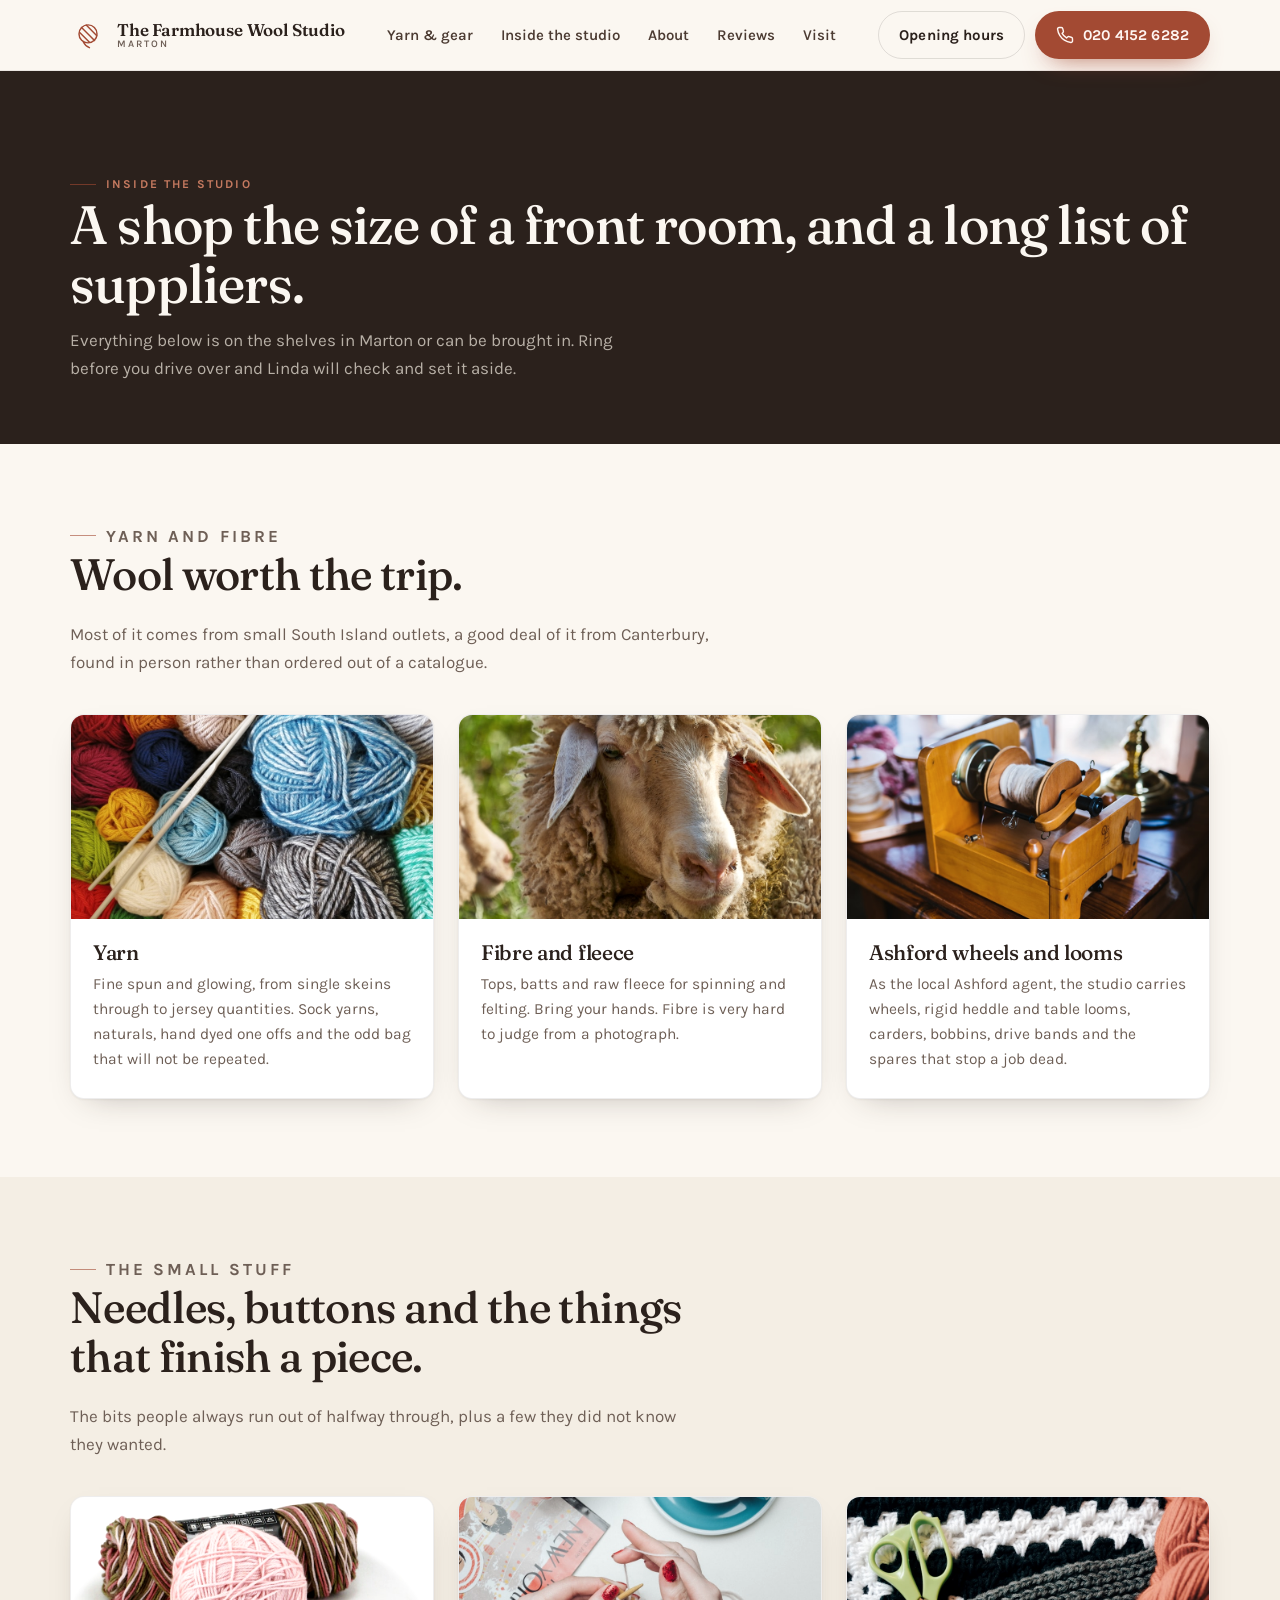
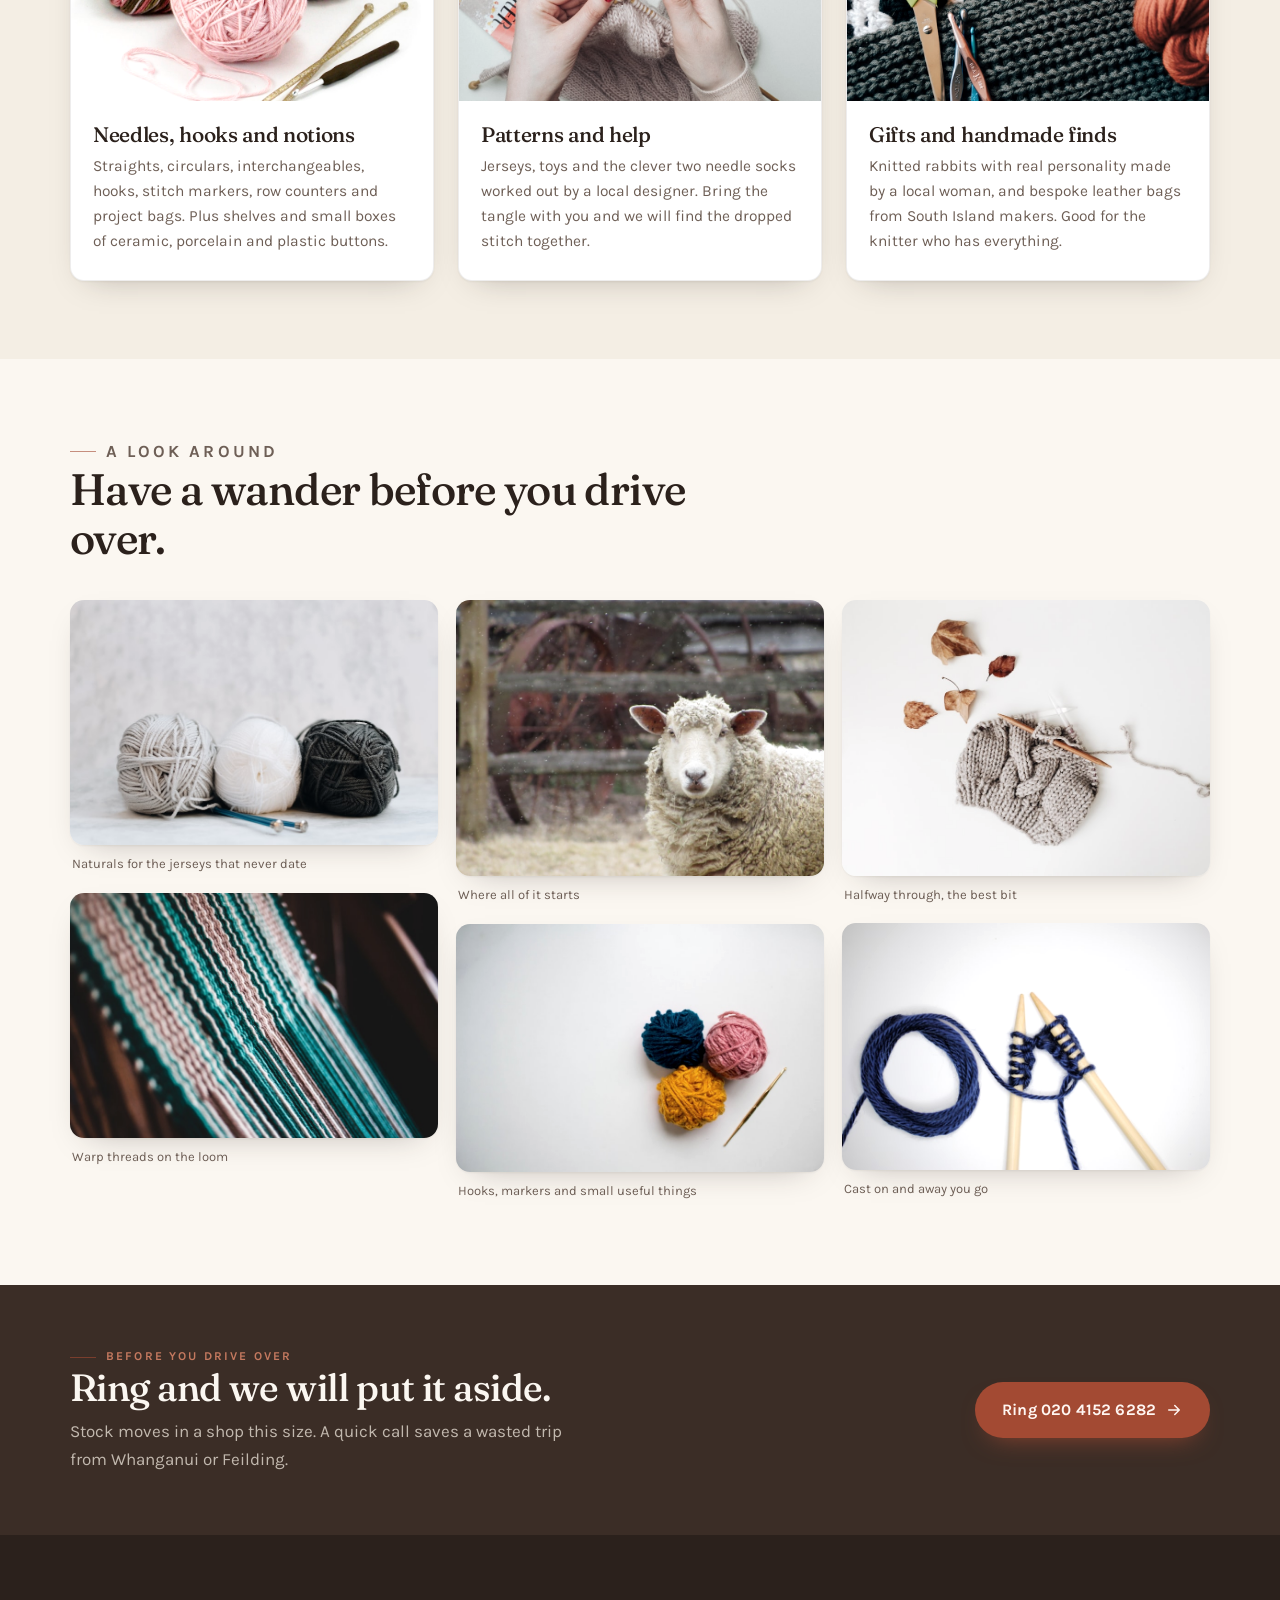
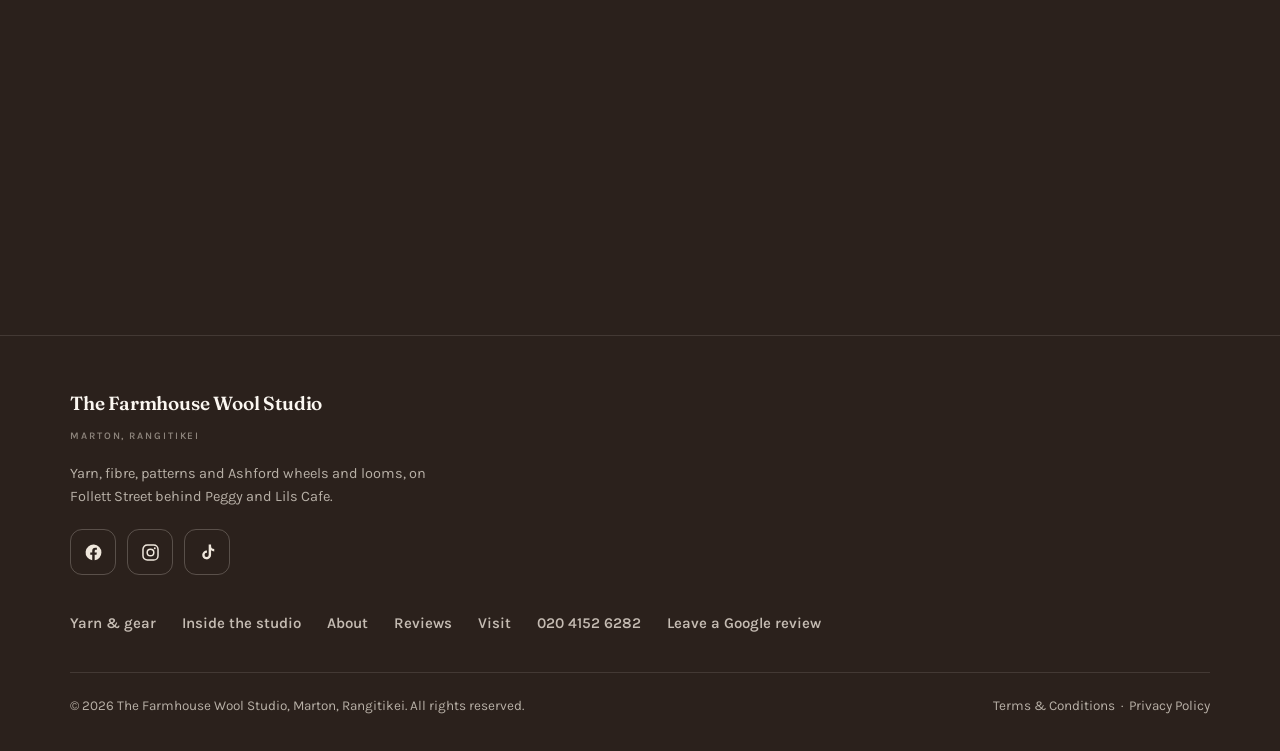
==== studio.html @ 4282876e "Initial build: The Farmhouse Wool Studio" ====
<!DOCTYPE html>
<html lang="en-NZ">
<head>
<meta charset="utf-8">
<meta name="viewport" content="width=device-width, initial-scale=1">
<title>Inside the studio | The Farmhouse Wool Studio, Marton</title>
<meta name="description" content="What you will find inside The Farmhouse Wool Studio on Follett Street in Marton: South Island yarn, fibre and fleece, Ashford wheels and looms, buttons, patterns and handmade gifts.">
<link rel="icon" href="favicon.svg" type="image/svg+xml">
<meta property="og:type" content="website">
<meta property="og:title" content="Inside the studio | The Farmhouse Wool Studio, Marton">
<meta property="og:description" content="A shop the size of a front room, stocked with yarn, fibre, patterns and Ashford gear.">
<meta property="og:image" content="img/og.jpg">
<link rel="preconnect" href="https://fonts.googleapis.com">
<link rel="preconnect" href="https://fonts.gstatic.com" crossorigin>
<link href="https://fonts.googleapis.com/css2?family=Fraunces:ital,opsz,wght@0,9..144,300..700;1,9..144,300..600&family=Karla:wght@400;500;600;700&display=swap" rel="stylesheet">
<link rel="stylesheet" href="assets/site.css">
</head>
<body>

<div id="intro" aria-hidden="true">
  <div class="intro-mark">The Farmhouse Wool Studio</div>
  <div class="intro-thread"></div>
</div>

<header class="nav">
  <div class="wrap nav-inner">
    <a class="brand" href="index.html" aria-label="The Farmhouse Wool Studio, home">
      <svg class="brand-mark" viewBox="0 0 64 64" fill="none" stroke="currentColor" stroke-width="2.6" stroke-linecap="round" aria-hidden="true">
        <circle cx="32" cy="30" r="16"/><path d="M20.5 18.8 43.6 41.9"/><path d="M17.2 27.5 34.6 44.9"/><path d="M28.8 14.4 47.7 33.3"/><path d="M23.5 43.9c2.6 5.4 6.4 8.8 11 10.6"/>
      </svg>
      <span class="brand-txt">
        <span class="brand-name">The Farmhouse Wool Studio</span>
        <span class="brand-sub">Marton</span>
      </span>
    </a>

    <nav class="nav-links" aria-label="Primary">
      <a href="index.html#yarn">Yarn &amp; gear</a>
      <a href="studio.html">Inside the studio</a>
      <a href="index.html#about">About</a>
      <a href="index.html#reviews">Reviews</a>
      <a href="index.html#visit">Visit</a>
    </nav>

    <div class="nav-cta">
      <a class="btn btn-ghost" href="index.html#visit">Opening hours</a>
      <a class="btn btn-primary" href="tel:+642041526282">
        <svg viewBox="0 0 24 24" fill="none" stroke="currentColor" stroke-width="1.9" stroke-linecap="round" stroke-linejoin="round" aria-hidden="true"><path d="M22 16.9v3a2 2 0 0 1-2.2 2 19.8 19.8 0 0 1-8.6-3.1 19.5 19.5 0 0 1-6-6A19.8 19.8 0 0 1 2.1 4.2 2 2 0 0 1 4.1 2h3a2 2 0 0 1 2 1.7c.1 1 .4 1.9.7 2.8a2 2 0 0 1-.5 2.1L8.1 9.9a16 16 0 0 0 6 6l1.3-1.2a2 2 0 0 1 2.1-.5c.9.3 1.8.6 2.8.7a2 2 0 0 1 1.7 2Z"/></svg>
        <span class="btn-lbl">020 4152 6282</span>
      </a>
      <button class="burger" aria-label="Open menu" aria-expanded="false" aria-controls="mobile-menu">
        <svg viewBox="0 0 24 24" fill="none" stroke="currentColor" stroke-width="2" stroke-linecap="round" aria-hidden="true"><path d="M3 6h18M3 12h18M3 18h18"/></svg>
      </button>
    </div>
  </div>

  <div class="mobile-menu" id="mobile-menu">
    <a href="index.html#yarn">Yarn &amp; gear</a>
    <a href="studio.html">Inside the studio</a>
    <a href="index.html#about">About the studio</a>
    <a href="index.html#reviews">Reviews</a>
    <a href="index.html#visit">Visit and opening hours</a>
    <div class="mm-cta">
      <a class="btn btn-primary btn-block" href="tel:+642041526282">Ring Linda on 020 4152 6282</a>
      <a class="btn btn-ghost btn-block" href="index.html#visit">Find the studio</a>
    </div>
  </div>
</header>

<section class="page-head">
  <div class="wrap">
    <p class="eyebrow" style="color:var(--accent-2)">Inside the studio</p>
    <h1>A shop the size of a front room, and a long list of suppliers.</h1>
    <p>Everything below is on the shelves in Marton or can be brought in. Ring before you drive over and Linda will check and set it aside.</p>
  </div>
</section>

<section class="band-cream">
  <div class="wrap">
    <div class="sec-head rv">
      <p class="eyebrow">Yarn and fibre</p>
      <h2>Wool worth the trip.</h2>
      <p>Most of it comes from small South Island outlets, a good deal of it from Canterbury, found in person rather than ordered out of a catalogue.</p>
    </div>

    <div class="svc-grid">
      <article class="svc rv">
        <div class="svc-img"><img src="img/svc-yarn.jpg" alt="Balls of coloured wool yarn stacked with knitting needles" width="900" height="506" loading="lazy" decoding="async"></div>
        <div class="svc-body">
          <h3>Yarn</h3>
          <p>Fine spun and glowing, from single skeins through to jersey quantities. Sock yarns, naturals, hand dyed one offs and the odd bag that will not be repeated.</p>
        </div>
      </article>

      <article class="svc rv" data-delay="60">
        <div class="svc-img"><img src="img/svc-fibre.jpg" alt="A woolly sheep in a green paddock" width="900" height="506" loading="lazy" decoding="async"></div>
        <div class="svc-body">
          <h3>Fibre and fleece</h3>
          <p>Tops, batts and raw fleece for spinning and felting. Bring your hands. Fibre is very hard to judge from a photograph.</p>
        </div>
      </article>

      <article class="svc rv" data-delay="120">
        <div class="svc-img"><img src="img/svc-ashford.jpg" alt="Wooden spinning equipment and a bobbin winder on a workbench" width="900" height="506" loading="lazy" decoding="async"></div>
        <div class="svc-body">
          <h3>Ashford wheels and looms</h3>
          <p>As the local Ashford agent, the studio carries wheels, rigid heddle and table looms, carders, bobbins, drive bands and the spares that stop a job dead.</p>
        </div>
      </article>
    </div>
  </div>
</section>

<section class="band-bone">
  <div class="wrap">
    <div class="sec-head rv">
      <p class="eyebrow">The small stuff</p>
      <h2>Needles, buttons and the things that finish a piece.</h2>
      <p>The bits people always run out of halfway through, plus a few they did not know they wanted.</p>
    </div>

    <div class="svc-grid">
      <article class="svc rv">
        <div class="svc-img"><img src="img/svc-accessories.jpg" alt="Pink and variegated yarn with wooden crochet hooks" width="900" height="506" loading="lazy" decoding="async"></div>
        <div class="svc-body">
          <h3>Needles, hooks and notions</h3>
          <p>Straights, circulars, interchangeables, hooks, stitch markers, row counters and project bags. Plus shelves and small boxes of ceramic, porcelain and plastic buttons.</p>
        </div>
      </article>

      <article class="svc rv" data-delay="60">
        <div class="svc-img"><img src="img/svc-patterns.jpg" alt="Hands knitting a cable jumper beside a pattern book and a cup of coffee" width="900" height="506" loading="lazy" decoding="async"></div>
        <div class="svc-body">
          <h3>Patterns and help</h3>
          <p>Jerseys, toys and the clever two needle socks worked out by a local designer. Bring the tangle with you and we will find the dropped stitch together.</p>
        </div>
      </article>

      <article class="svc rv" data-delay="120">
        <div class="svc-img"><img src="img/svc-gifts.jpg" alt="A crocheted blanket with scissors and hooks resting on top" width="900" height="506" loading="lazy" decoding="async"></div>
        <div class="svc-body">
          <h3>Gifts and handmade finds</h3>
          <p>Knitted rabbits with real personality made by a local woman, and bespoke leather bags from South Island makers. Good for the knitter who has everything.</p>
        </div>
      </article>
    </div>
  </div>
</section>

<section class="band-cream">
  <div class="wrap">
    <div class="sec-head rv">
      <p class="eyebrow">A look around</p>
      <h2>Have a wander before you drive over.</h2>
    </div>
    <div class="masonry rv">
      <figure><img src="img/g-needles.jpg" alt="Three balls of natural coloured wool with knitting needles" width="800" height="533" loading="lazy" decoding="async"><figcaption>Naturals for the jerseys that never date</figcaption></figure>
      <figure><img src="img/g-warp.jpg" alt="Close up of coloured warp threads on a loom" width="800" height="533" loading="lazy" decoding="async"><figcaption>Warp threads on the loom</figcaption></figure>
      <figure><img src="img/g-sheep.jpg" alt="A woolly sheep looking over a farm gate" width="800" height="600" loading="lazy" decoding="async"><figcaption>Where all of it starts</figcaption></figure>
      <figure><img src="img/g-hook.jpg" alt="Pink and variegated yarn balls with wooden crochet hooks" width="800" height="540" loading="lazy" decoding="async"><figcaption>Hooks, markers and small useful things</figcaption></figure>
      <figure><img src="img/g-knit-leaves.jpg" alt="A part knitted piece with needles beside dried autumn leaves" width="800" height="599" loading="lazy" decoding="async"><figcaption>Halfway through, the best bit</figcaption></figure>
      <figure><img src="img/g-navy.jpg" alt="Navy wool cast on to wooden knitting needles" width="800" height="536" loading="lazy" decoding="async"><figcaption>Cast on and away you go</figcaption></figure>
    </div>
  </div>
</section>

<section class="leave">
  <div class="wrap leave-inner">
    <div class="rv">
      <p class="eyebrow" style="color:var(--accent-2)">Before you drive over</p>
      <h2>Ring and we will put it aside.</h2>
      <p>Stock moves in a shop this size. A quick call saves a wasted trip from Whanganui or Feilding.</p>
    </div>
    <a class="btn btn-primary rv" data-delay="80" href="tel:+642041526282">
      Ring 020 4152 6282
      <svg viewBox="0 0 24 24" fill="none" stroke="currentColor" stroke-width="2" stroke-linecap="round" stroke-linejoin="round" aria-hidden="true"><path d="M5 12h14M13 6l6 6-6 6"/></svg>
    </a>
  </div>
</section>

<section class="map-sec">
  <div class="map-wrap">
    <iframe
      class="map-frame"
      title="Map showing The Farmhouse Wool Studio, 15 Follett Street, Marton"
      src="https://www.google.com/maps?q=The%20Farmhouse%20Wool%20Studio%2C%2015%20Follett%20Street%2C%20Marton%204710%2C%20New%20Zealand&amp;output=embed"
      loading="lazy"
      referrerpolicy="no-referrer-when-downgrade"
      allowfullscreen></iframe>
  </div>
</section>

<footer class="footer">
  <div class="wrap">
    <div class="foot-top">
      <div class="foot-brand">
        <span class="brand-name" style="font-family:Fraunces,serif;display:block">The Farmhouse Wool Studio</span>
        <span class="brand-sub" style="font-size:10px;letter-spacing:.19em;text-transform:uppercase">Marton, Rangitikei</span>
        <p>Yarn, fibre, patterns and Ashford wheels and looms, on Follett Street behind Peggy and Lils Cafe.</p>
        <div class="socials" style="margin-top:20px">
          <a href="https://www.facebook.com/thefarmhousemarton/" target="_blank" rel="noopener" aria-label="The Farmhouse Wool Studio on Facebook">
            <svg viewBox="0 0 24 24" fill="currentColor" aria-hidden="true"><path d="M22 12a10 10 0 1 0-11.6 9.9v-7H7.9V12h2.5V9.8c0-2.5 1.5-3.9 3.7-3.9 1.1 0 2.2.2 2.2.2v2.4h-1.2c-1.2 0-1.6.8-1.6 1.6V12h2.7l-.4 2.9h-2.3v7A10 10 0 0 0 22 12Z"/></svg>
          </a>
          <a href="https://www.instagram.com/thefarmhousemarton/" target="_blank" rel="noopener" aria-label="The Farmhouse Wool Studio on Instagram">
            <svg viewBox="0 0 24 24" fill="none" stroke="currentColor" stroke-width="1.9" aria-hidden="true"><rect x="2.5" y="2.5" width="19" height="19" rx="5.5"/><circle cx="12" cy="12" r="4.2"/><circle cx="17.4" cy="6.6" r="1.2" fill="currentColor" stroke="none"/></svg>
          </a>
          <a href="https://www.tiktok.com/search?q=The%20Farmhouse%20Wool%20Studio%20Marton" target="_blank" rel="noopener" aria-label="Search TikTok for The Farmhouse Wool Studio">
            <svg viewBox="0 0 24 24" fill="currentColor" aria-hidden="true"><path d="M16.5 2h-3v13.1a2.6 2.6 0 1 1-2.2-2.6v-3a5.6 5.6 0 1 0 5.2 5.6V9.3a7 7 0 0 0 4 1.3V7.7a4.1 4.1 0 0 1-4-4.1V2Z"/></svg>
          </a>
        </div>
      </div>

      <nav class="foot-links" aria-label="Footer">
        <a href="index.html#yarn">Yarn &amp; gear</a>
        <a href="studio.html">Inside the studio</a>
        <a href="index.html#about">About</a>
        <a href="index.html#reviews">Reviews</a>
        <a href="index.html#visit">Visit</a>
        <a href="tel:+642041526282">020 4152 6282</a>
        <a href="https://www.google.com/maps/search/?api=1&amp;query=The+Farmhouse+Wool+Studio+15+Follett+Street+Marton" target="_blank" rel="noopener">Leave a Google review</a>
      </nav>
    </div>

    <div class="foot-bottom">
      <span>&copy; <span data-year>2026</span> The Farmhouse Wool Studio, Marton, Rangitikei. All rights reserved.</span>
      <span>
        <a href="terms.html">Terms &amp; Conditions</a>
        &nbsp;&middot;&nbsp;
        <a href="privacy.html">Privacy Policy</a>
      </span>
    </div>
  </div>
</footer>

<script src="assets/site.js"></script>
</body>
</html>
---- assets/site.css ----
/* ==========================================================================
   The Farmhouse Wool Studio, Marton
   Archetype: Crafted   Fonts: Fraunces + Karla
   ========================================================================== */

:root{
  --ink:#2B211C;
  --ink-2:#3B2D26;
  --ink-3:#4C3B32;
  --bone:#F4EEE4;
  --cream:#FBF7F1;
  --paper:#FFFFFF;
  --accent:#A34A33;
  --accent-2:#C4795F;
  --accent-soft:#F0DDD5;
  --muted:#6E5F56;
  --line:rgba(43,33,28,.13);
  --line-soft:rgba(43,33,28,.08);
  --r-sm:10px;
  --r:14px;
  --r-lg:22px;
  --shadow:0 1px 2px rgba(43,33,28,.05), 0 12px 32px -18px rgba(43,33,28,.35);
  --shadow-lift:0 2px 4px rgba(43,33,28,.06), 0 26px 50px -24px rgba(43,33,28,.45);
  --maxw:1180px;
  --ease:cubic-bezier(.22,.61,.36,1);
}

*,*::before,*::after{box-sizing:border-box}

html{-webkit-text-size-adjust:100%;scroll-behavior:smooth}
@media (prefers-reduced-motion:reduce){html{scroll-behavior:auto}}

body{
  margin:0;
  background:var(--cream);
  color:var(--ink);
  font-family:"Karla",-apple-system,BlinkMacSystemFont,"Segoe UI",sans-serif;
  font-size:17px;
  line-height:1.65;
  overflow-x:hidden;
  -webkit-font-smoothing:antialiased;
}

img{max-width:100%;display:block;image-orientation:from-image;filter:saturate(.86) contrast(1.04)}

h1,h2,h3,h4{
  font-family:"Fraunces","Iowan Old Style",Georgia,serif;
  font-weight:500;
  line-height:1.1;
  letter-spacing:-.015em;
  margin:0 0 .5em;
  font-variation-settings:"SOFT" 20,"WONK" 1;
}

p{margin:0 0 1.1em}
a{color:inherit}

.wrap{width:100%;max-width:var(--maxw);margin:0 auto;padding:0 20px}

.eyebrow{
  font-family:"Karla",sans-serif;
  font-size:12px;
  font-weight:700;
  letter-spacing:.18em;
  text-transform:uppercase;
  color:var(--accent);
  margin:0 0 14px;
  display:flex;
  align-items:center;
  gap:10px;
}
.eyebrow::before{content:"";width:26px;height:1px;background:var(--accent);flex:none;opacity:.6}
.on-dark .eyebrow{color:var(--accent-2)}
.on-dark .eyebrow::before{background:var(--accent-2)}

section{padding:78px 0}
.band-bone{background:var(--bone)}
.band-cream{background:var(--cream)}
.band-dark{background:var(--ink);color:#EFE7DC}
.band-dark h2,.band-dark h3{color:#FBF7F1}

.sec-head{max-width:640px;margin-bottom:38px}
.sec-head h2{font-size:clamp(29px,5.4vw,44px)}
.sec-head p{color:var(--muted);margin:0;font-size:17px}
.band-dark .sec-head p{color:rgba(239,231,220,.72)}

/* ---------- Buttons ---------------------------------------------------- */
.btn{
  display:inline-flex;align-items:center;justify-content:center;gap:9px;
  min-height:52px;padding:14px 26px;
  font-family:"Karla",sans-serif;font-size:16px;font-weight:700;
  letter-spacing:.01em;text-decoration:none;border-radius:999px;
  border:1px solid transparent;cursor:pointer;
  transition:transform .25s var(--ease),background .25s var(--ease),
             border-color .25s var(--ease),color .25s var(--ease),box-shadow .25s var(--ease);
}
.btn svg{width:18px;height:18px;flex:none}
.btn-primary{background:var(--accent);color:#FFF6F2;box-shadow:0 12px 26px -14px rgba(163,74,51,.9)}
.btn-primary:hover{background:#8E3D29;transform:translateY(-2px)}
.btn-ghost{background:transparent;color:var(--ink);border-color:var(--line)}
.btn-ghost:hover{border-color:var(--ink);transform:translateY(-2px)}
.btn-glass{background:rgba(251,247,241,.12);color:#FBF7F1;border-color:rgba(251,247,241,.42);backdrop-filter:blur(8px);-webkit-backdrop-filter:blur(8px)}
.btn-glass:hover{background:rgba(251,247,241,.22);transform:translateY(-2px)}
.btn-bone{background:var(--bone);color:var(--ink)}
.btn-bone:hover{background:#FFF;transform:translateY(-2px)}
.btn-block{width:100%}

/* ---------- Intro overlay ---------------------------------------------- */
#intro{
  position:fixed;inset:0;z-index:9999;background:var(--ink);
  display:flex;align-items:center;justify-content:center;flex-direction:column;gap:18px;
  transition:opacity .7s var(--ease),visibility .7s var(--ease);
}
#intro.gone{opacity:0;visibility:hidden}
.intro-mark{
  font-family:"Fraunces",serif;font-size:clamp(22px,5.4vw,34px);color:#FBF7F1;
  letter-spacing:.02em;text-align:center;padding:0 24px;
  opacity:0;transform:translateY(10px);
  animation:introIn .9s var(--ease) .12s forwards;
}
.intro-thread{width:0;height:1px;background:var(--accent-2);animation:introThread 1.2s var(--ease) .5s forwards}
@keyframes introIn{to{opacity:1;transform:none}}
@keyframes introThread{to{width:190px}}
@media (prefers-reduced-motion:reduce){
  .intro-mark{animation:none;opacity:1;transform:none}
  .intro-thread{animation:none;width:190px}
}

/* ---------- Reveal ------------------------------------------------------ */
.rv{opacity:0;transform:translateY(22px);transition:opacity .8s var(--ease),transform .8s var(--ease)}
.rv.in{opacity:1;transform:none}
@media (prefers-reduced-motion:reduce){.rv{opacity:1;transform:none;transition:none}}

/* ---------- Nav --------------------------------------------------------- */
.nav{
  position:sticky;top:0;z-index:800;
  background:rgba(251,247,241,.86);
  backdrop-filter:blur(14px);-webkit-backdrop-filter:blur(14px);
  border-bottom:1px solid var(--line-soft);
  transition:box-shadow .3s var(--ease),background .3s var(--ease);
}
.nav.stuck{box-shadow:0 10px 30px -22px rgba(43,33,28,.55)}
.nav-inner{display:flex;align-items:center;justify-content:space-between;gap:14px;min-height:70px}
.brand{display:flex;align-items:center;gap:11px;text-decoration:none;flex:0 1 auto;min-width:0}
.brand-mark{width:36px;height:36px;flex:none;color:var(--accent)}
.brand-txt{display:flex;flex-direction:column;line-height:1.05;min-width:0;overflow:hidden}
.brand-name{font-family:"Fraunces",serif;font-size:17px;font-weight:600;letter-spacing:-.01em;white-space:nowrap;overflow:hidden;text-overflow:ellipsis}
.brand-sub{font-size:10px;letter-spacing:.19em;text-transform:uppercase;color:var(--muted);font-weight:600}
.nav-links{display:flex;align-items:center;gap:28px}
.nav-links a{
  text-decoration:none;font-size:15px;font-weight:600;color:var(--ink-3);
  position:relative;padding:6px 0;transition:color .22s var(--ease);
}
.nav-links a::after{
  content:"";position:absolute;left:0;right:100%;bottom:0;height:1px;
  background:var(--accent);transition:right .3s var(--ease);
}
.nav-links a:hover{color:var(--accent)}
.nav-links a:hover::after{right:0}
.nav-cta{display:flex;align-items:center;gap:10px;flex:none}
.nav-cta .btn{min-height:46px;padding:11px 20px;font-size:15px}
.burger{
  display:none;width:46px;height:46px;border:1px solid var(--line);background:transparent;
  border-radius:12px;align-items:center;justify-content:center;cursor:pointer;color:var(--ink);flex:none;
}
.burger svg{width:20px;height:20px}
.mobile-menu{display:none;border-top:1px solid var(--line-soft);background:var(--cream)}
.mobile-menu.open{display:block;animation:mmIn .3s var(--ease)}
@keyframes mmIn{from{opacity:0;transform:translateY(-8px)}to{opacity:1;transform:none}}
.mobile-menu a{
  display:flex;align-items:center;min-height:50px;padding:6px 20px;
  text-decoration:none;font-weight:600;color:var(--ink-3);border-bottom:1px solid var(--line-soft);
}
.mobile-menu .mm-cta{padding:16px 20px 20px;display:grid;gap:10px;border-bottom:0}

/* ---------- Hero -------------------------------------------------------- */
.hero{
  position:relative;background:var(--ink);color:#FBF7F1;overflow:hidden;
  min-height:min(92svh,780px);display:flex;align-items:flex-end;
  padding:120px 0 56px;
}
.hero-slides{position:absolute;inset:0;z-index:0}
.hero-slides img{
  position:absolute;inset:0;width:100%;height:100%;object-fit:cover;
  opacity:0;transition:opacity 1.6s var(--ease);
  filter:saturate(.82) contrast(1.05);
}
.hero-slides img.active{opacity:1}
.hero-veil{
  position:absolute;inset:0;z-index:1;
  background:
    linear-gradient(to top,rgba(43,33,28,.92) 0%,rgba(43,33,28,.58) 46%,rgba(43,33,28,.5) 100%),
    linear-gradient(to right,rgba(43,33,28,.55) 0%,rgba(43,33,28,.12) 70%);
}
.hero-inner{position:relative;z-index:2;width:100%}
.hero h1{
  font-size:clamp(33px,6.6vw,66px);color:#FDFAF6;max-width:15ch;margin-bottom:18px;
  font-weight:400;letter-spacing:-.02em;
}
.hero h1 em{font-style:italic;color:var(--accent-2);font-weight:400}
.hero-sub{max-width:52ch;font-size:clamp(16px,2.2vw,19px);color:rgba(251,247,241,.86);margin-bottom:26px}
.hero-eyebrow{color:var(--accent-2)}
.hero-eyebrow::before{background:var(--accent-2)}
.hero-cta{display:flex;flex-wrap:wrap;gap:12px;margin-bottom:26px}

.hero-quote{
  max-width:430px;padding:16px 18px;border-radius:var(--r);
  background:rgba(251,247,241,.10);
  border:1px solid rgba(251,247,241,.24);
  backdrop-filter:blur(12px);-webkit-backdrop-filter:blur(12px);
}
.hero-quote .stars{display:flex;gap:3px;margin-bottom:8px}
.hero-quote .stars svg{width:14px;height:14px;color:#E8B44B}
.hq-slide{display:none}
.hq-slide.on{display:block;animation:hqIn .7s var(--ease)}
@keyframes hqIn{from{opacity:0;transform:translateY(6px)}to{opacity:1;transform:none}}
.hq-text{font-size:15px;line-height:1.55;color:#FBF7F1;margin:0 0 7px}
.hq-meta{font-size:12.5px;color:rgba(251,247,241,.66);margin:0;display:flex;align-items:center;gap:8px;flex-wrap:wrap}
.tag-example{
  font-size:10px;letter-spacing:.14em;text-transform:uppercase;font-weight:700;
  padding:3px 8px;border-radius:999px;border:1px solid rgba(251,247,241,.3);color:rgba(251,247,241,.72);
}

/* ---------- Services ---------------------------------------------------- */
.svc-grid{display:grid;grid-template-columns:repeat(3,1fr);gap:24px}
.svc{
  background:var(--paper);border:1px solid var(--line-soft);border-radius:var(--r);
  overflow:hidden;box-shadow:var(--shadow);
  transition:transform .35s var(--ease),box-shadow .35s var(--ease);
  display:flex;flex-direction:column;
}
.svc:hover{transform:translateY(-5px);box-shadow:var(--shadow-lift)}
.svc-img{position:relative;aspect-ratio:16/9;overflow:hidden;background:var(--bone)}
.svc-img img{width:100%;height:100%;object-fit:cover;transition:transform .8s var(--ease)}
.svc:hover .svc-img img{transform:scale(1.05)}
.svc-body{padding:22px 22px 26px;flex:1}
.svc-body h3{font-size:21px;margin-bottom:8px}
.svc-body p{margin:0;color:var(--muted);font-size:15.5px;line-height:1.62}

/* ---------- About ------------------------------------------------------- */
.about-grid{display:grid;grid-template-columns:1fr 1.05fr;gap:52px;align-items:center}
.about-media{position:relative}
.about-media img{width:100%;aspect-ratio:4/3;object-fit:cover;border-radius:var(--r-lg);box-shadow:var(--shadow-lift)}
.corner-tag{
  position:absolute;right:-10px;bottom:-16px;background:var(--accent);color:#FFF6F2;
  padding:15px 20px;border-radius:var(--r);max-width:210px;box-shadow:var(--shadow-lift);
}
.corner-tag strong{display:block;font-family:"Fraunces",serif;font-size:19px;line-height:1.15;margin-bottom:3px}
.corner-tag span{font-size:12.5px;opacity:.88;line-height:1.4;display:block}
.about-copy h2{font-size:clamp(29px,5vw,44px)}
.about-copy p{color:var(--muted)}
.checks{list-style:none;padding:0;margin:26px 0 0;display:grid;gap:14px}
.checks li{display:flex;gap:13px;align-items:flex-start;font-size:16px}
.checks svg{width:21px;height:21px;color:var(--accent);flex:none;margin-top:2px}
.checks strong{display:block;font-weight:700;margin-bottom:1px}
.checks span{color:var(--muted);font-size:15px;line-height:1.5}

/* ---------- Crew -------------------------------------------------------- */
.crew-grid{display:grid;grid-template-columns:repeat(3,1fr);gap:22px}
.crew{
  background:var(--paper);border:1px solid var(--line-soft);border-radius:var(--r);
  padding:28px 24px;text-align:center;box-shadow:var(--shadow);
  transition:transform .35s var(--ease),box-shadow .35s var(--ease);
}
.crew:hover{transform:translateY(-4px);box-shadow:var(--shadow-lift)}
.avatar{
  width:74px;height:74px;border-radius:50%;margin:0 auto 16px;
  background:var(--ink);color:var(--bone);
  display:flex;align-items:center;justify-content:center;
  font-family:"Fraunces",serif;font-size:25px;letter-spacing:.02em;
  box-shadow:0 0 0 2px var(--paper),0 0 0 4px var(--accent);
}
.crew h3{font-size:19px;margin-bottom:4px}
.crew .role-name{font-size:13px;font-weight:700;letter-spacing:.09em;text-transform:uppercase;color:var(--accent);margin:0 0 10px}
.crew p{margin:0;color:var(--muted);font-size:15px;line-height:1.6}
.pill{
  display:inline-block;font-size:10px;letter-spacing:.14em;text-transform:uppercase;
  font-weight:700;padding:4px 10px;border-radius:999px;
  background:var(--accent-soft);color:var(--accent);margin-bottom:12px;
}

/* ---------- Reviews ----------------------------------------------------- */
.rev-grid{display:grid;grid-template-columns:repeat(2,1fr);gap:22px}
.rev{
  background:var(--paper);border:1px solid var(--line-soft);border-radius:var(--r);
  padding:26px 24px;box-shadow:var(--shadow);display:flex;flex-direction:column;
}
.rev .stars{display:flex;gap:3px;margin-bottom:13px}
.rev .stars svg{width:16px;height:16px;color:#E8B44B}
.rev blockquote{margin:0 0 18px;font-size:16.5px;line-height:1.62;color:var(--ink-2);flex:1}
.rev-who{display:flex;align-items:center;gap:12px;border-top:1px solid var(--line-soft);padding-top:15px}
.rev-ini{
  width:40px;height:40px;border-radius:50%;background:var(--bone);color:var(--ink);
  display:flex;align-items:center;justify-content:center;font-weight:700;font-size:14px;flex:none;
}
.rev-who b{display:block;font-size:15px}
.rev-who span{display:block;font-size:13px;color:var(--muted)}
.rev-note{
  display:flex;align-items:flex-start;gap:10px;margin-top:26px;padding:14px 16px;
  border:1px dashed var(--line);border-radius:var(--r);color:var(--muted);font-size:14px;line-height:1.55;
}
.rev-note svg{width:18px;height:18px;flex:none;margin-top:2px;color:var(--accent)}
.rev-actions{margin-top:26px;display:flex;flex-wrap:wrap;gap:12px}

/* ---------- Leave a review banner --------------------------------------- */
.leave{background:var(--ink-2);color:#EFE7DC;padding:62px 0}
.leave-inner{display:flex;align-items:center;justify-content:space-between;gap:30px;flex-wrap:wrap}
.leave h2{font-size:clamp(26px,4.4vw,38px);margin-bottom:8px;color:#FBF7F1}
.leave p{margin:0;color:rgba(239,231,220,.75);max-width:52ch}

/* ---------- Gallery ----------------------------------------------------- */
.masonry{column-count:3;column-gap:18px}
.masonry figure{break-inside:avoid;margin:0 0 18px}
.masonry img{width:100%;height:auto;border-radius:var(--r);box-shadow:var(--shadow)}
.masonry figcaption{font-size:13px;color:var(--muted);padding:8px 2px 0}

/* ---------- Contact ----------------------------------------------------- */
.contact{background:var(--ink);color:#EFE7DC;padding:82px 0}
.contact h2{color:#FBF7F1;font-size:clamp(29px,5vw,44px)}
.contact-grid{display:grid;grid-template-columns:1.05fr .95fr;gap:52px;align-items:start}
.info-rows{list-style:none;padding:0;margin:26px 0 0;display:grid;gap:18px}
.info-rows li{display:flex;gap:14px;align-items:flex-start}
.info-rows svg{width:20px;height:20px;color:var(--accent-2);flex:none;margin-top:3px}
.info-rows b{display:block;font-size:12px;letter-spacing:.14em;text-transform:uppercase;color:rgba(239,231,220,.55);font-weight:700;margin-bottom:2px}
.info-rows a,.info-rows span{color:#FBF7F1;text-decoration:none;font-size:16.5px;line-height:1.45}
.info-rows a:hover{color:var(--accent-2)}
.hours-note{font-size:14px;color:rgba(239,231,220,.6);margin:16px 0 0}
.socials{display:flex;gap:11px;margin-top:26px}
.socials a{
  width:46px;height:46px;border-radius:12px;display:flex;align-items:center;justify-content:center;
  border:1px solid rgba(239,231,220,.24);color:#EFE7DC;
  transition:background .25s var(--ease),color .25s var(--ease),transform .25s var(--ease),border-color .25s var(--ease);
}
.socials a:hover{background:var(--accent);border-color:var(--accent);color:#FFF6F2;transform:translateY(-3px)}
.socials svg{width:19px;height:19px}
.contact-card{
  background:rgba(251,247,241,.06);border:1px solid rgba(239,231,220,.16);
  border-radius:var(--r-lg);padding:30px 28px;
}
.contact-card h3{font-size:22px;color:#FBF7F1;margin-bottom:8px}
.contact-card p{color:rgba(239,231,220,.72);font-size:15.5px}
.contact-btns{display:grid;gap:12px;margin-top:22px}
.contact-btns .btn{min-height:58px;font-size:16.5px}

/* ---------- Map --------------------------------------------------------- */
.map-sec{padding:0;background:var(--ink)}
.map-frame{
  width:100%;height:400px;border:0;display:block;
  border-radius:var(--r-lg) var(--r-lg) 0 0;
  filter:saturate(.85) contrast(1.03);
}
.map-wrap{max-width:var(--maxw);margin:0 auto;padding:0 20px}
.map-strip{padding:0 0 0}

/* ---------- Footer ------------------------------------------------------ */
.footer{background:var(--ink);color:rgba(239,231,220,.72);padding:52px 0 34px;border-top:1px solid rgba(239,231,220,.12)}
.foot-top{display:flex;justify-content:space-between;gap:30px;flex-wrap:wrap;margin-bottom:30px}
.foot-brand .brand-name{color:#FBF7F1;font-size:19px}
.foot-brand .brand-sub{color:rgba(239,231,220,.5)}
.foot-brand p{margin:14px 0 0;font-size:14.5px;max-width:42ch}
.foot-links{display:flex;flex-wrap:wrap;gap:10px 26px;align-items:flex-start}
.foot-links a{color:rgba(239,231,220,.78);text-decoration:none;font-size:15px;font-weight:600;padding:6px 0}
.foot-links a:hover{color:var(--accent-2)}
.foot-bottom{
  border-top:1px solid rgba(239,231,220,.12);padding-top:22px;
  display:flex;justify-content:space-between;gap:16px;flex-wrap:wrap;font-size:13.5px;
}
.foot-bottom a{color:rgba(239,231,220,.72);text-decoration:none}
.foot-bottom a:hover{color:var(--accent-2)}

/* ---------- Legal pages -------------------------------------------------- */
.page-head{background:var(--ink);color:#FBF7F1;padding:104px 0 62px}
.page-head h1{font-size:clamp(32px,6vw,54px);margin-bottom:12px}
.page-head p{color:rgba(239,231,220,.72);margin:0;max-width:58ch}
.prose{max-width:760px;padding:66px 0 84px}
.prose h2{font-size:26px;margin-top:44px}
.prose h2:first-child{margin-top:0}
.prose p,.prose li{color:var(--ink-2);font-size:16.5px;line-height:1.75}
.prose ul{padding-left:20px;margin:0 0 1.2em}
.prose li{margin-bottom:8px}
.legal-note{
  background:var(--bone);border-left:3px solid var(--accent);
  padding:18px 20px;border-radius:0 var(--r) var(--r) 0;margin-bottom:38px;font-size:15.5px;color:var(--ink-2);
}

/* ---------- Responsive --------------------------------------------------- */
@media (max-width:1000px){
  .svc-grid{grid-template-columns:repeat(2,1fr)}
  .crew-grid{grid-template-columns:repeat(3,1fr);gap:16px}
  .about-grid{gap:40px}
  .masonry{column-count:2}
}

@media (max-width:860px){
  .nav-links{display:none}
  .nav-cta .btn-ghost{display:none}
  .burger{display:flex}
  .brand-name{font-size:16px}
  .about-grid,.contact-grid{grid-template-columns:1fr;gap:36px}
  .corner-tag{right:14px;bottom:-14px}
  .rev-grid{grid-template-columns:1fr}
  .crew-grid{grid-template-columns:1fr;gap:16px}
  .hero{min-height:auto;padding:100px 0 48px}
}

@media (max-width:620px){
  body{font-size:16px}
  section{padding:58px 0}
  .wrap{padding:0 18px}
  .svc-grid{grid-template-columns:1fr;gap:18px}
  .masonry{column-count:2;column-gap:12px}
  .masonry figure{margin-bottom:12px}
  .hero{padding:88px 0 44px}
  .hero h1{max-width:none;font-size:clamp(30px,8.4vw,40px)}
  .hero-sub{font-size:16px;margin-bottom:22px}
  .hero-cta{display:grid;grid-template-columns:1fr;gap:10px}
  .hero-cta .btn{width:100%}
  .hero-quote{max-width:none}
  .leave-inner{display:block}
  .leave-inner .btn{margin-top:22px;width:100%}
  .contact-card{padding:24px 20px}
  .map-frame{height:320px;border-radius:var(--r) var(--r) 0 0}
  .map-wrap{padding:0 14px}
  .foot-top{display:block}
  .foot-links{margin-top:24px}
  .brand-name{font-size:16px}
  .prose{padding:48px 0 66px}
}

@media (max-width:620px){
  /* Nav call button collapses to an icon so the brand never gets squeezed off-screen */
  .nav-cta .btn-primary{width:48px;min-width:48px;min-height:48px;padding:0;border-radius:14px;gap:0}
  .nav-cta .btn-primary .btn-lbl{display:none}
  .nav-cta .btn-primary svg{width:20px;height:20px}
  .nav-inner{gap:10px;min-height:66px}
  /* Wrap the name onto two lines rather than truncating it */
  .brand-name{font-size:14.5px;white-space:normal;line-height:1.16;overflow:visible}
  .brand-sub{display:none}
}

@media (max-width:380px){
  .brand-sub{display:none}
  .brand-mark{width:32px;height:32px}
}
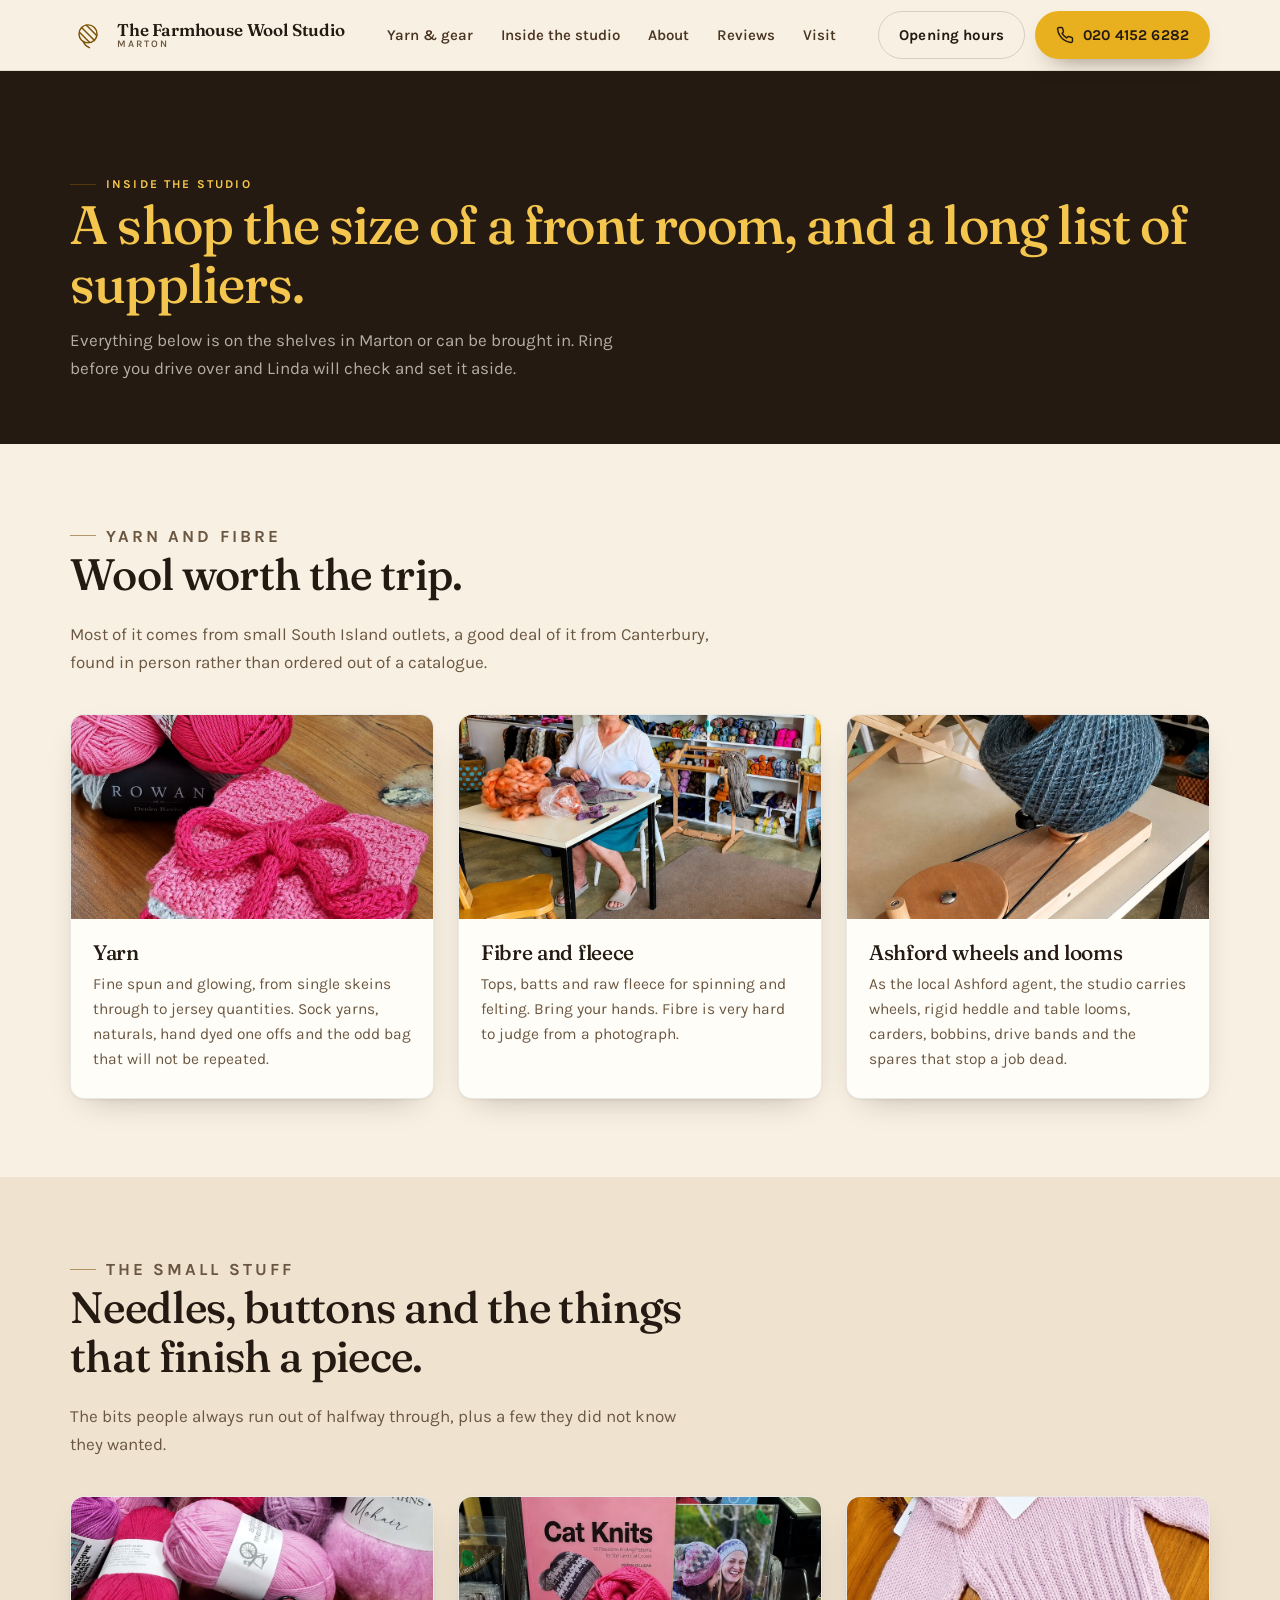
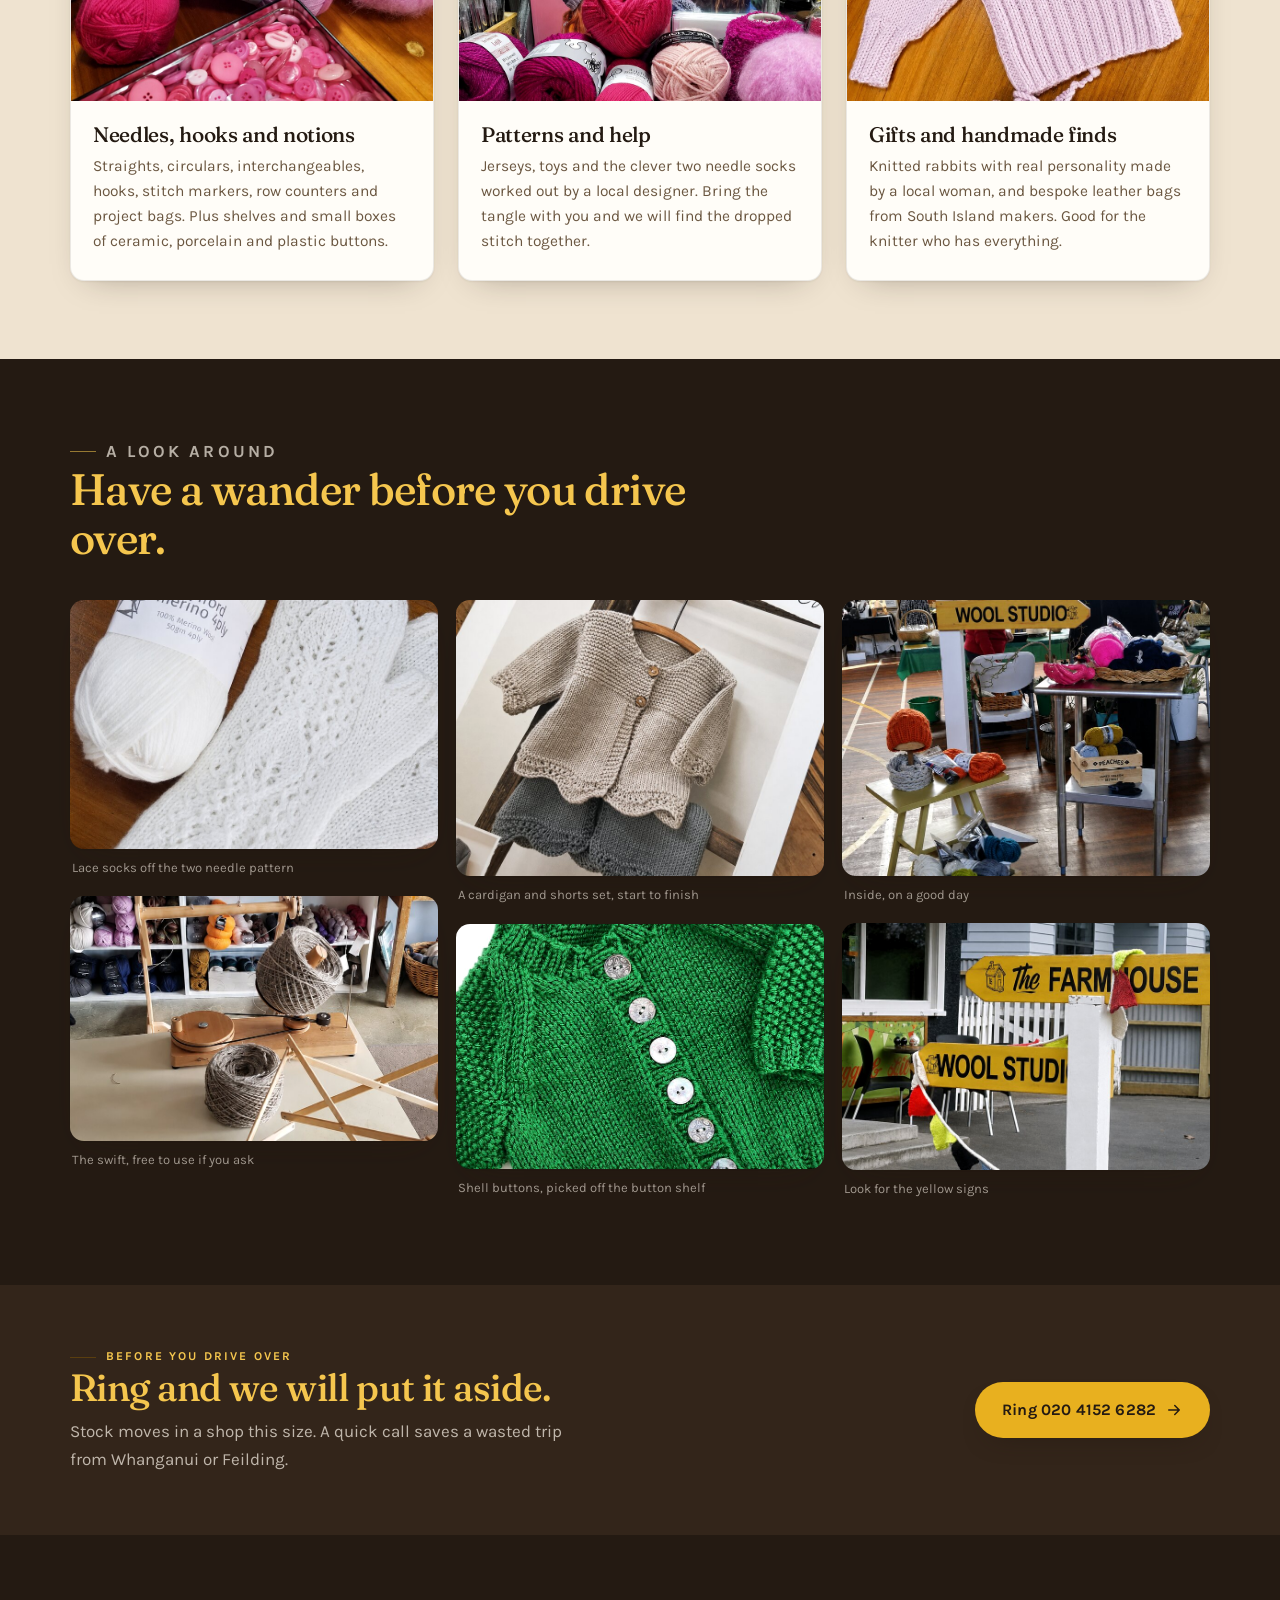
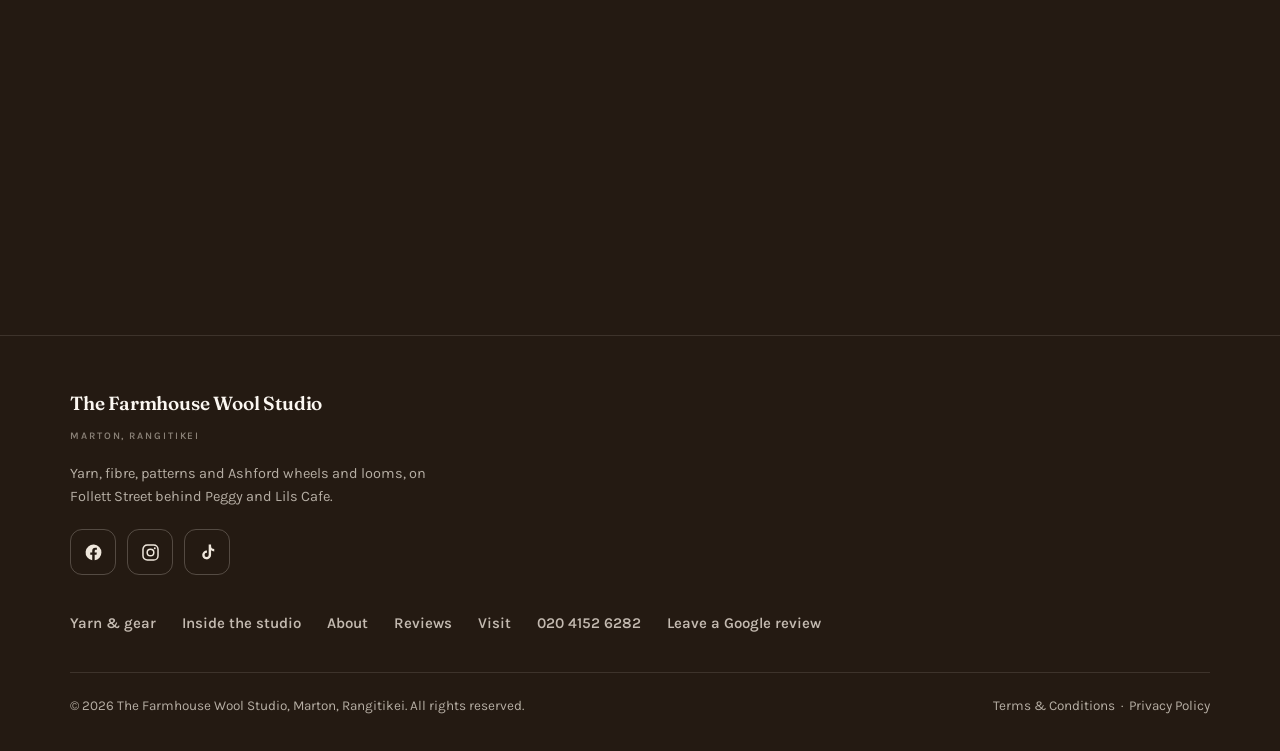
==== commit dae58bd3: "Farmhouse Wool: real studio photos, yellow on brown theme - replace all 17 stock images with Linda's" ====
--- a/studio.html
+++ b/studio.html
@@ -85,7 +85,7 @@
 
     <div class="svc-grid">
       <article class="svc rv">
-        <div class="svc-img"><img src="img/svc-yarn.jpg" alt="Balls of coloured wool yarn stacked with knitting needles" width="900" height="506" loading="lazy" decoding="async"></div>
+        <div class="svc-img"><img src="img/svc-yarn.jpg" alt="Balls of Rowan cotton beside a stack of hand crocheted squares tied with ribbon" width="900" height="506" loading="lazy" decoding="async"></div>
         <div class="svc-body">
           <h3>Yarn</h3>
           <p>Fine spun and glowing, from single skeins through to jersey quantities. Sock yarns, naturals, hand dyed one offs and the odd bag that will not be repeated.</p>
@@ -93,7 +93,7 @@
       </article>
 
       <article class="svc rv" data-delay="60">
-        <div class="svc-img"><img src="img/svc-fibre.jpg" alt="A woolly sheep in a green paddock" width="900" height="506" loading="lazy" decoding="async"></div>
+        <div class="svc-img"><img src="img/svc-fibre.jpg" alt="Loose orange and grey carded fibre spread out on the studio table" width="900" height="506" loading="lazy" decoding="async"></div>
         <div class="svc-body">
           <h3>Fibre and fleece</h3>
           <p>Tops, batts and raw fleece for spinning and felting. Bring your hands. Fibre is very hard to judge from a photograph.</p>
@@ -101,7 +101,7 @@
       </article>
 
       <article class="svc rv" data-delay="120">
-        <div class="svc-img"><img src="img/svc-ashford.jpg" alt="Wooden spinning equipment and a bobbin winder on a workbench" width="900" height="506" loading="lazy" decoding="async"></div>
+        <div class="svc-img"><img src="img/svc-ashford.jpg" alt="An Ashford ball winder turning a cake of blue grey yarn, with a wooden swift behind it" width="900" height="506" loading="lazy" decoding="async"></div>
         <div class="svc-body">
           <h3>Ashford wheels and looms</h3>
           <p>As the local Ashford agent, the studio carries wheels, rigid heddle and table looms, carders, bobbins, drive bands and the spares that stop a job dead.</p>
@@ -121,7 +121,7 @@
 
     <div class="svc-grid">
       <article class="svc rv">
-        <div class="svc-img"><img src="img/svc-accessories.jpg" alt="Pink and variegated yarn with wooden crochet hooks" width="900" height="506" loading="lazy" decoding="async"></div>
+        <div class="svc-img"><img src="img/svc-accessories.jpg" alt="A tin of pink buttons in front of shelves of pink and magenta yarn" width="900" height="506" loading="lazy" decoding="async"></div>
         <div class="svc-body">
           <h3>Needles, hooks and notions</h3>
           <p>Straights, circulars, interchangeables, hooks, stitch markers, row counters and project bags. Plus shelves and small boxes of ceramic, porcelain and plastic buttons.</p>
@@ -129,7 +129,7 @@
       </article>
 
       <article class="svc rv" data-delay="60">
-        <div class="svc-img"><img src="img/svc-patterns.jpg" alt="Hands knitting a cable jumper beside a pattern book and a cup of coffee" width="900" height="506" loading="lazy" decoding="async"></div>
+        <div class="svc-img"><img src="img/svc-patterns.jpg" alt="A Cat Knits pattern book propped up behind a basket of pink and mohair yarn" width="900" height="506" loading="lazy" decoding="async"></div>
         <div class="svc-body">
           <h3>Patterns and help</h3>
           <p>Jerseys, toys and the clever two needle socks worked out by a local designer. Bring the tangle with you and we will find the dropped stitch together.</p>
@@ -137,7 +137,7 @@
       </article>
 
       <article class="svc rv" data-delay="120">
-        <div class="svc-img"><img src="img/svc-gifts.jpg" alt="A crocheted blanket with scissors and hooks resting on top" width="900" height="506" loading="lazy" decoding="async"></div>
+        <div class="svc-img"><img src="img/svc-gifts.jpg" alt="A hand knitted pink baby jumper and matching booties with their maker tags still on" width="900" height="506" loading="lazy" decoding="async"></div>
         <div class="svc-body">
           <h3>Gifts and handmade finds</h3>
           <p>Knitted rabbits with real personality made by a local woman, and bespoke leather bags from South Island makers. Good for the knitter who has everything.</p>
@@ -147,19 +147,19 @@
   </div>
 </section>
 
-<section class="band-cream">
+<section class="band-dark on-dark">
   <div class="wrap">
     <div class="sec-head rv">
       <p class="eyebrow">A look around</p>
       <h2>Have a wander before you drive over.</h2>
     </div>
     <div class="masonry rv">
-      <figure><img src="img/g-needles.jpg" alt="Three balls of natural coloured wool with knitting needles" width="800" height="533" loading="lazy" decoding="async"><figcaption>Naturals for the jerseys that never date</figcaption></figure>
-      <figure><img src="img/g-warp.jpg" alt="Close up of coloured warp threads on a loom" width="800" height="533" loading="lazy" decoding="async"><figcaption>Warp threads on the loom</figcaption></figure>
-      <figure><img src="img/g-sheep.jpg" alt="A woolly sheep looking over a farm gate" width="800" height="600" loading="lazy" decoding="async"><figcaption>Where all of it starts</figcaption></figure>
-      <figure><img src="img/g-hook.jpg" alt="Pink and variegated yarn balls with wooden crochet hooks" width="800" height="540" loading="lazy" decoding="async"><figcaption>Hooks, markers and small useful things</figcaption></figure>
-      <figure><img src="img/g-knit-leaves.jpg" alt="A part knitted piece with needles beside dried autumn leaves" width="800" height="599" loading="lazy" decoding="async"><figcaption>Halfway through, the best bit</figcaption></figure>
-      <figure><img src="img/g-navy.jpg" alt="Navy wool cast on to wooden knitting needles" width="800" height="536" loading="lazy" decoding="async"><figcaption>Cast on and away you go</figcaption></figure>
+      <figure><img src="img/g-lace-socks.jpg" alt="A ball of Ashford white merino beside a finished pair of lace knitted socks" width="800" height="540" loading="lazy" decoding="async"><figcaption>Lace socks off the two needle pattern</figcaption></figure>
+      <figure><img src="img/g-swift.jpg" alt="A wooden swift and ball winder set up in front of the yarn shelves" width="800" height="533" loading="lazy" decoding="async"><figcaption>The swift, free to use if you ask</figcaption></figure>
+      <figure><img src="img/g-baby-set.jpg" alt="A knitted oatmeal cardigan hanging above matching grey shorts" width="800" height="600" loading="lazy" decoding="async"><figcaption>A cardigan and shorts set, start to finish</figcaption></figure>
+      <figure><img src="img/g-green-cardi.jpg" alt="Close up of a green knitted cardigan with shell buttons down the front" width="800" height="533" loading="lazy" decoding="async"><figcaption>Shell buttons, picked off the button shelf</figcaption></figure>
+      <figure><img src="img/g-inside.jpg" alt="Inside the studio, tables of yarn and knitted hats under the Wool Studio sign" width="800" height="599" loading="lazy" decoding="async"><figcaption>Inside, on a good day</figcaption></figure>
+      <figure><img src="img/g-signs.jpg" alt="The yellow Farmhouse Wool Studio signs out on Follett Street with knitted bunting" width="800" height="536" loading="lazy" decoding="async"><figcaption>Look for the yellow signs</figcaption></figure>
     </div>
   </div>
 </section>
--- a/assets/site.css
+++ b/assets/site.css
@@ -4,23 +4,25 @@
    ========================================================================== */
 
 :root{
-  --ink:#2B211C;
-  --ink-2:#3B2D26;
-  --ink-3:#4C3B32;
-  --bone:#F4EEE4;
-  --cream:#FBF7F1;
-  --paper:#FFFFFF;
-  --accent:#A34A33;
-  --accent-2:#C4795F;
-  --accent-soft:#F0DDD5;
-  --muted:#6E5F56;
-  --line:rgba(43,33,28,.13);
-  --line-soft:rgba(43,33,28,.08);
+  --ink:#241A12;        /* the dark board the signs are painted on */
+  --ink-2:#33251A;
+  --ink-3:#4A3524;
+  --bone:#EFE3D0;       /* warm parchment */
+  --cream:#F8F0E2;
+  --paper:#FFFDF8;
+  --accent:#E8B01F;     /* the sign yellow, for dark grounds and fills */
+  --accent-2:#F5C64E;   /* lighter yellow, on dark */
+  --accent-ink:#7A5307; /* the only gold dark enough to read on light grounds */
+  --accent-soft:#F7E7BE;
+  --on-accent:#241A12;  /* text that sits on a yellow fill */
+  --muted:#6B5741;
+  --line:rgba(36,26,18,.15);
+  --line-soft:rgba(36,26,18,.09);
   --r-sm:10px;
   --r:14px;
   --r-lg:22px;
-  --shadow:0 1px 2px rgba(43,33,28,.05), 0 12px 32px -18px rgba(43,33,28,.35);
-  --shadow-lift:0 2px 4px rgba(43,33,28,.06), 0 26px 50px -24px rgba(43,33,28,.45);
+  --shadow:0 1px 2px rgba(36,26,18,.06), 0 12px 32px -18px rgba(36,26,18,.38);
+  --shadow-lift:0 2px 4px rgba(36,26,18,.07), 0 26px 50px -24px rgba(36,26,18,.48);
   --maxw:1180px;
   --ease:cubic-bezier(.22,.61,.36,1);
 }
@@ -41,7 +43,7 @@
   -webkit-font-smoothing:antialiased;
 }
 
-img{max-width:100%;display:block;image-orientation:from-image;filter:saturate(.86) contrast(1.04)}
+img{max-width:100%;display:block;image-orientation:from-image;filter:saturate(.96) contrast(1.02)}
 
 h1,h2,h3,h4{
   font-family:"Fraunces","Iowan Old Style",Georgia,serif;
@@ -63,13 +65,13 @@
   font-weight:700;
   letter-spacing:.18em;
   text-transform:uppercase;
-  color:var(--accent);
+  color:var(--accent-ink);
   margin:0 0 14px;
   display:flex;
   align-items:center;
   gap:10px;
 }
-.eyebrow::before{content:"";width:26px;height:1px;background:var(--accent);flex:none;opacity:.6}
+.eyebrow::before{content:"";width:26px;height:1px;background:var(--accent-ink);flex:none;opacity:.55}
 .on-dark .eyebrow{color:var(--accent-2)}
 .on-dark .eyebrow::before{background:var(--accent-2)}
 
@@ -77,7 +79,9 @@
 .band-bone{background:var(--bone)}
 .band-cream{background:var(--cream)}
 .band-dark{background:var(--ink);color:#EFE7DC}
-.band-dark h2,.band-dark h3{color:#FBF7F1}
+.band-dark h2{color:var(--accent-2)}
+.band-dark h3{color:#FBF7F1}
+.band-dark .masonry figcaption{color:rgba(239,231,220,.62)}
 
 .sec-head{max-width:640px;margin-bottom:38px}
 .sec-head h2{font-size:clamp(29px,5.4vw,44px)}
@@ -95,8 +99,8 @@
              border-color .25s var(--ease),color .25s var(--ease),box-shadow .25s var(--ease);
 }
 .btn svg{width:18px;height:18px;flex:none}
-.btn-primary{background:var(--accent);color:#FFF6F2;box-shadow:0 12px 26px -14px rgba(163,74,51,.9)}
-.btn-primary:hover{background:#8E3D29;transform:translateY(-2px)}
+.btn-primary{background:var(--accent);color:var(--on-accent);box-shadow:0 12px 26px -16px rgba(36,26,18,.75)}
+.btn-primary:hover{background:var(--accent-2);transform:translateY(-2px)}
 .btn-ghost{background:transparent;color:var(--ink);border-color:var(--line)}
 .btn-ghost:hover{border-color:var(--ink);transform:translateY(-2px)}
 .btn-glass{background:rgba(251,247,241,.12);color:#FBF7F1;border-color:rgba(251,247,241,.42);backdrop-filter:blur(8px);-webkit-backdrop-filter:blur(8px)}
@@ -134,15 +138,15 @@
 /* ---------- Nav --------------------------------------------------------- */
 .nav{
   position:sticky;top:0;z-index:800;
-  background:rgba(251,247,241,.86);
+  background:rgba(248,240,226,.88);
   backdrop-filter:blur(14px);-webkit-backdrop-filter:blur(14px);
   border-bottom:1px solid var(--line-soft);
   transition:box-shadow .3s var(--ease),background .3s var(--ease);
 }
-.nav.stuck{box-shadow:0 10px 30px -22px rgba(43,33,28,.55)}
+.nav.stuck{box-shadow:0 10px 30px -22px rgba(36,26,18,.55)}
 .nav-inner{display:flex;align-items:center;justify-content:space-between;gap:14px;min-height:70px}
 .brand{display:flex;align-items:center;gap:11px;text-decoration:none;flex:0 1 auto;min-width:0}
-.brand-mark{width:36px;height:36px;flex:none;color:var(--accent)}
+.brand-mark{width:36px;height:36px;flex:none;color:var(--accent-ink)}
 .brand-txt{display:flex;flex-direction:column;line-height:1.05;min-width:0;overflow:hidden}
 .brand-name{font-family:"Fraunces",serif;font-size:17px;font-weight:600;letter-spacing:-.01em;white-space:nowrap;overflow:hidden;text-overflow:ellipsis}
 .brand-sub{font-size:10px;letter-spacing:.19em;text-transform:uppercase;color:var(--muted);font-weight:600}
@@ -153,9 +157,9 @@
 }
 .nav-links a::after{
   content:"";position:absolute;left:0;right:100%;bottom:0;height:1px;
-  background:var(--accent);transition:right .3s var(--ease);
-}
-.nav-links a:hover{color:var(--accent)}
+  background:var(--accent-ink);transition:right .3s var(--ease);
+}
+.nav-links a:hover{color:var(--accent-ink)}
 .nav-links a:hover::after{right:0}
 .nav-cta{display:flex;align-items:center;gap:10px;flex:none}
 .nav-cta .btn{min-height:46px;padding:11px 20px;font-size:15px}
@@ -183,14 +187,14 @@
 .hero-slides img{
   position:absolute;inset:0;width:100%;height:100%;object-fit:cover;
   opacity:0;transition:opacity 1.6s var(--ease);
-  filter:saturate(.82) contrast(1.05);
+  filter:saturate(.94) contrast(1.03);
 }
 .hero-slides img.active{opacity:1}
 .hero-veil{
   position:absolute;inset:0;z-index:1;
   background:
-    linear-gradient(to top,rgba(43,33,28,.92) 0%,rgba(43,33,28,.58) 46%,rgba(43,33,28,.5) 100%),
-    linear-gradient(to right,rgba(43,33,28,.55) 0%,rgba(43,33,28,.12) 70%);
+    linear-gradient(to top,rgba(28,20,13,.9) 0%,rgba(28,20,13,.46) 52%,rgba(28,20,13,.34) 100%),
+    linear-gradient(to right,rgba(28,20,13,.72) 0%,rgba(28,20,13,.34) 46%,rgba(28,20,13,0) 82%);
 }
 .hero-inner{position:relative;z-index:2;width:100%}
 .hero h1{
@@ -242,7 +246,7 @@
 .about-media{position:relative}
 .about-media img{width:100%;aspect-ratio:4/3;object-fit:cover;border-radius:var(--r-lg);box-shadow:var(--shadow-lift)}
 .corner-tag{
-  position:absolute;right:-10px;bottom:-16px;background:var(--accent);color:#FFF6F2;
+  position:absolute;right:-10px;bottom:-16px;background:var(--accent);color:var(--on-accent);
   padding:15px 20px;border-radius:var(--r);max-width:210px;box-shadow:var(--shadow-lift);
 }
 .corner-tag strong{display:block;font-family:"Fraunces",serif;font-size:19px;line-height:1.15;margin-bottom:3px}
@@ -251,7 +255,7 @@
 .about-copy p{color:var(--muted)}
 .checks{list-style:none;padding:0;margin:26px 0 0;display:grid;gap:14px}
 .checks li{display:flex;gap:13px;align-items:flex-start;font-size:16px}
-.checks svg{width:21px;height:21px;color:var(--accent);flex:none;margin-top:2px}
+.checks svg{width:21px;height:21px;color:var(--accent-ink);flex:none;margin-top:2px}
 .checks strong{display:block;font-weight:700;margin-bottom:1px}
 .checks span{color:var(--muted);font-size:15px;line-height:1.5}
 
@@ -268,15 +272,15 @@
   background:var(--ink);color:var(--bone);
   display:flex;align-items:center;justify-content:center;
   font-family:"Fraunces",serif;font-size:25px;letter-spacing:.02em;
-  box-shadow:0 0 0 2px var(--paper),0 0 0 4px var(--accent);
+  box-shadow:0 0 0 2px var(--paper),0 0 0 4px var(--accent-ink);
 }
 .crew h3{font-size:19px;margin-bottom:4px}
-.crew .role-name{font-size:13px;font-weight:700;letter-spacing:.09em;text-transform:uppercase;color:var(--accent);margin:0 0 10px}
+.crew .role-name{font-size:13px;font-weight:700;letter-spacing:.09em;text-transform:uppercase;color:var(--accent-ink);margin:0 0 10px}
 .crew p{margin:0;color:var(--muted);font-size:15px;line-height:1.6}
 .pill{
   display:inline-block;font-size:10px;letter-spacing:.14em;text-transform:uppercase;
   font-weight:700;padding:4px 10px;border-radius:999px;
-  background:var(--accent-soft);color:var(--accent);margin-bottom:12px;
+  background:var(--accent-soft);color:var(--accent-ink);margin-bottom:12px;
 }
 
 /* ---------- Reviews ----------------------------------------------------- */
@@ -299,13 +303,13 @@
   display:flex;align-items:flex-start;gap:10px;margin-top:26px;padding:14px 16px;
   border:1px dashed var(--line);border-radius:var(--r);color:var(--muted);font-size:14px;line-height:1.55;
 }
-.rev-note svg{width:18px;height:18px;flex:none;margin-top:2px;color:var(--accent)}
+.rev-note svg{width:18px;height:18px;flex:none;margin-top:2px;color:var(--accent-ink)}
 .rev-actions{margin-top:26px;display:flex;flex-wrap:wrap;gap:12px}
 
 /* ---------- Leave a review banner --------------------------------------- */
 .leave{background:var(--ink-2);color:#EFE7DC;padding:62px 0}
 .leave-inner{display:flex;align-items:center;justify-content:space-between;gap:30px;flex-wrap:wrap}
-.leave h2{font-size:clamp(26px,4.4vw,38px);margin-bottom:8px;color:#FBF7F1}
+.leave h2{font-size:clamp(26px,4.4vw,38px);margin-bottom:8px;color:var(--accent-2)}
 .leave p{margin:0;color:rgba(239,231,220,.75);max-width:52ch}
 
 /* ---------- Gallery ----------------------------------------------------- */
@@ -316,7 +320,7 @@
 
 /* ---------- Contact ----------------------------------------------------- */
 .contact{background:var(--ink);color:#EFE7DC;padding:82px 0}
-.contact h2{color:#FBF7F1;font-size:clamp(29px,5vw,44px)}
+.contact h2{color:var(--accent-2);font-size:clamp(29px,5vw,44px)}
 .contact-grid{display:grid;grid-template-columns:1.05fr .95fr;gap:52px;align-items:start}
 .info-rows{list-style:none;padding:0;margin:26px 0 0;display:grid;gap:18px}
 .info-rows li{display:flex;gap:14px;align-items:flex-start}
@@ -331,7 +335,7 @@
   border:1px solid rgba(239,231,220,.24);color:#EFE7DC;
   transition:background .25s var(--ease),color .25s var(--ease),transform .25s var(--ease),border-color .25s var(--ease);
 }
-.socials a:hover{background:var(--accent);border-color:var(--accent);color:#FFF6F2;transform:translateY(-3px)}
+.socials a:hover{background:var(--accent);border-color:var(--accent);color:var(--on-accent);transform:translateY(-3px)}
 .socials svg{width:19px;height:19px}
 .contact-card{
   background:rgba(251,247,241,.06);border:1px solid rgba(239,231,220,.16);
@@ -347,7 +351,7 @@
 .map-frame{
   width:100%;height:400px;border:0;display:block;
   border-radius:var(--r-lg) var(--r-lg) 0 0;
-  filter:saturate(.85) contrast(1.03);
+  filter:saturate(.96) contrast(1.02);
 }
 .map-wrap{max-width:var(--maxw);margin:0 auto;padding:0 20px}
 .map-strip{padding:0 0 0}
@@ -370,7 +374,7 @@
 
 /* ---------- Legal pages -------------------------------------------------- */
 .page-head{background:var(--ink);color:#FBF7F1;padding:104px 0 62px}
-.page-head h1{font-size:clamp(32px,6vw,54px);margin-bottom:12px}
+.page-head h1{font-size:clamp(32px,6vw,54px);margin-bottom:12px;color:var(--accent-2)}
 .page-head p{color:rgba(239,231,220,.72);margin:0;max-width:58ch}
 .prose{max-width:760px;padding:66px 0 84px}
 .prose h2{font-size:26px;margin-top:44px}
@@ -379,7 +383,7 @@
 .prose ul{padding-left:20px;margin:0 0 1.2em}
 .prose li{margin-bottom:8px}
 .legal-note{
-  background:var(--bone);border-left:3px solid var(--accent);
+  background:var(--bone);border-left:3px solid var(--accent-ink);
   padding:18px 20px;border-radius:0 var(--r) var(--r) 0;margin-bottom:38px;font-size:15.5px;color:var(--ink-2);
 }
 
